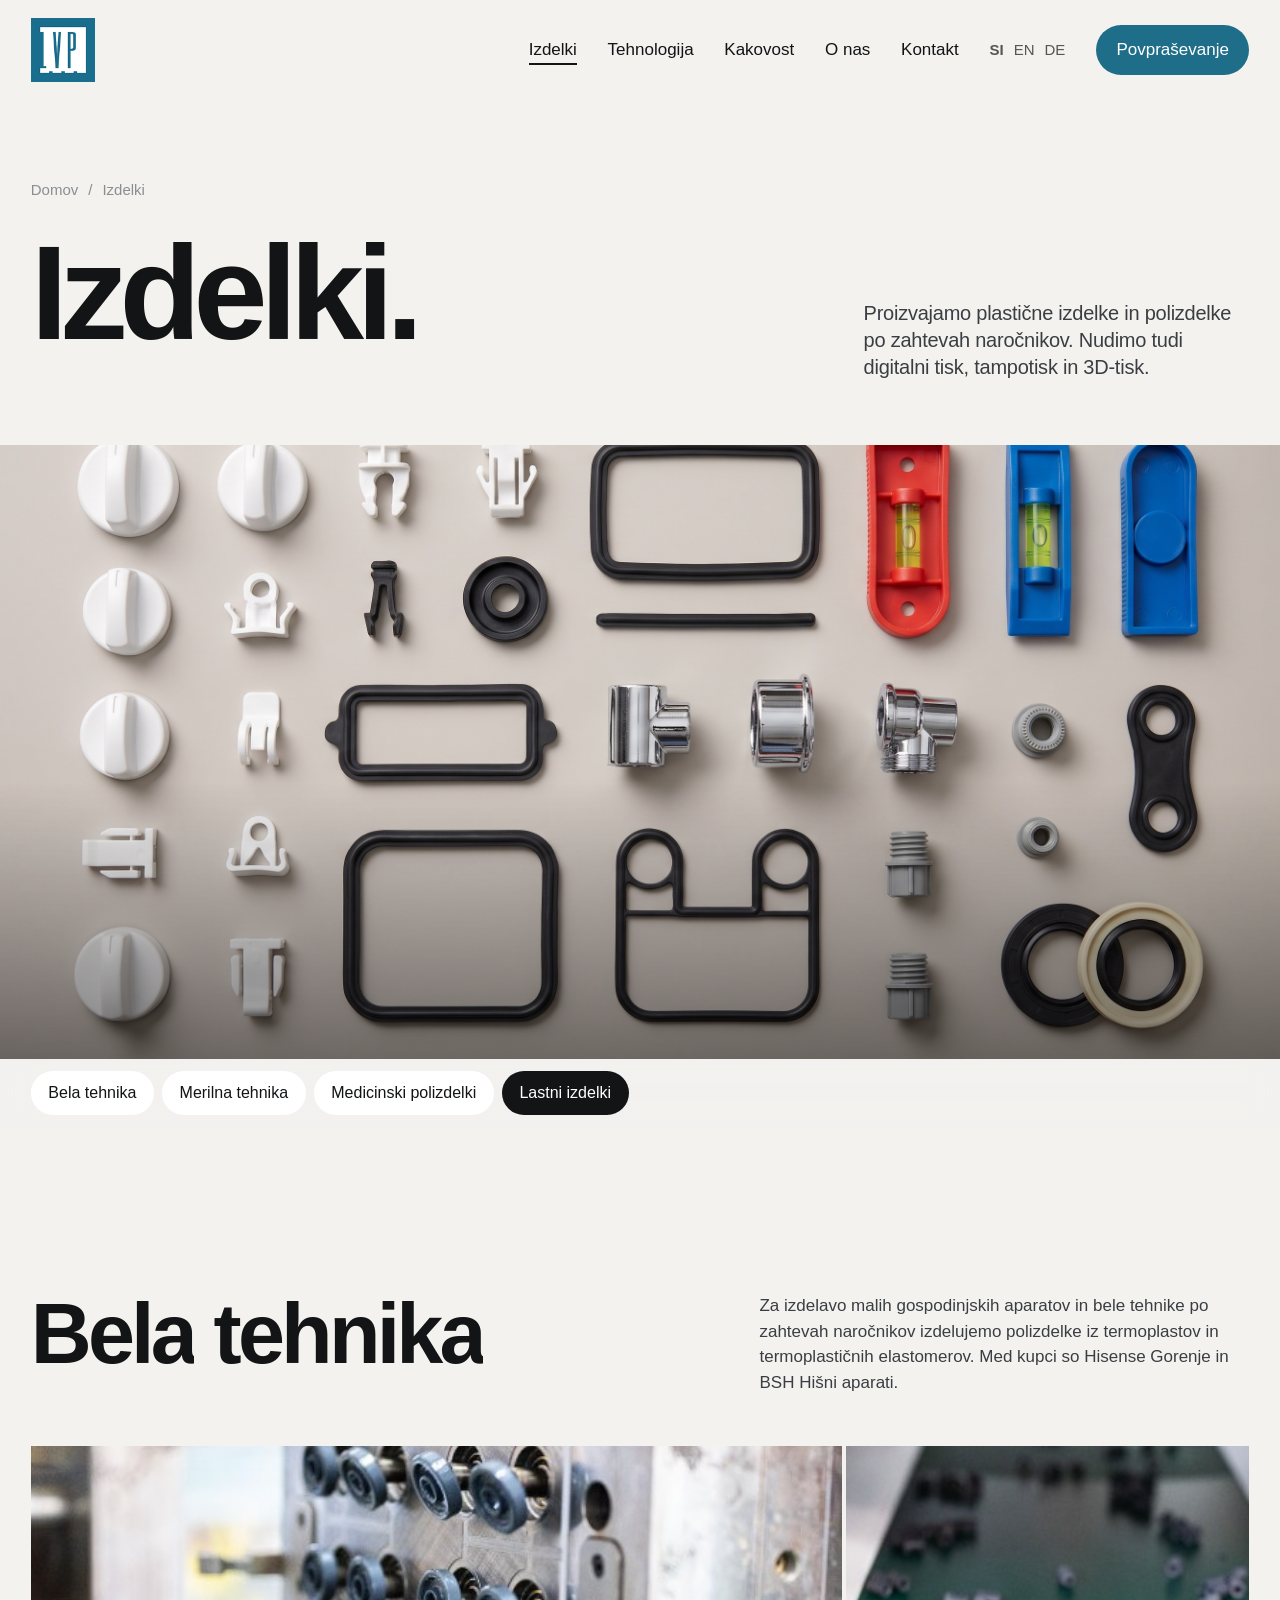
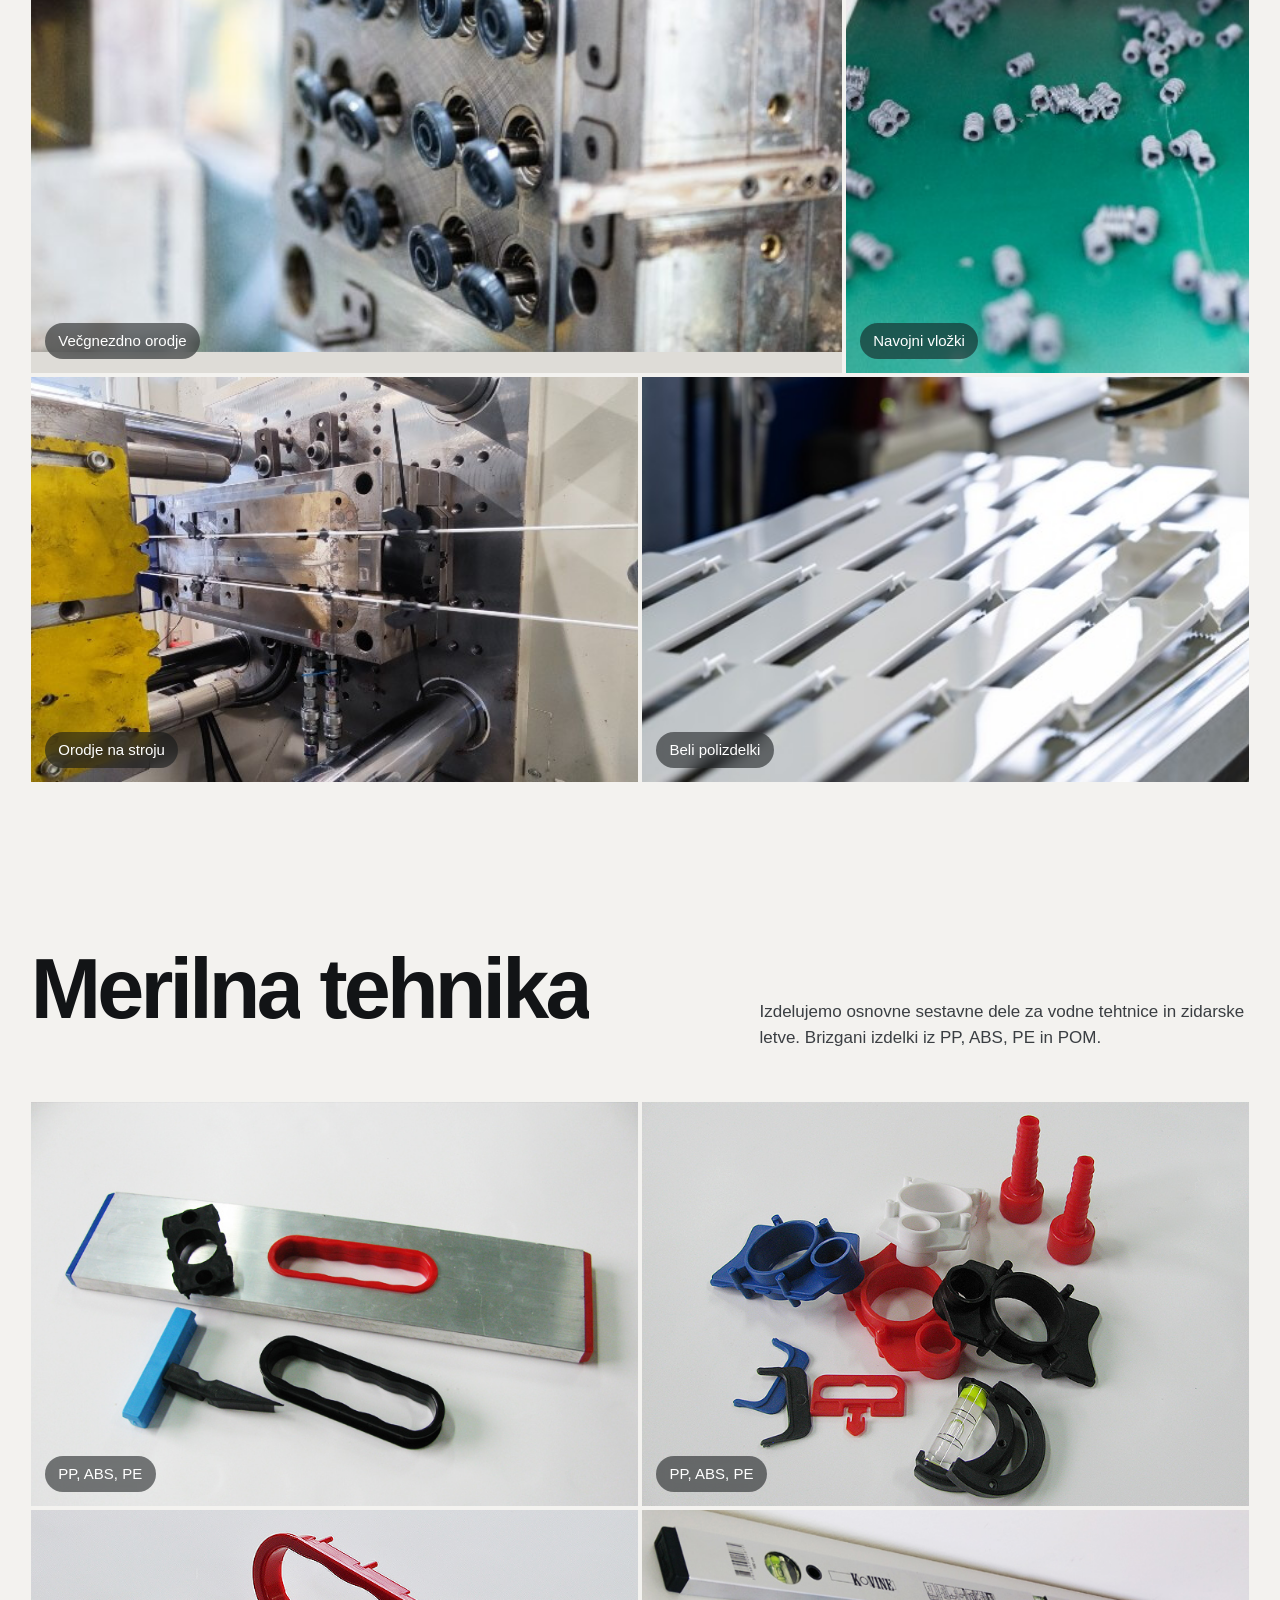
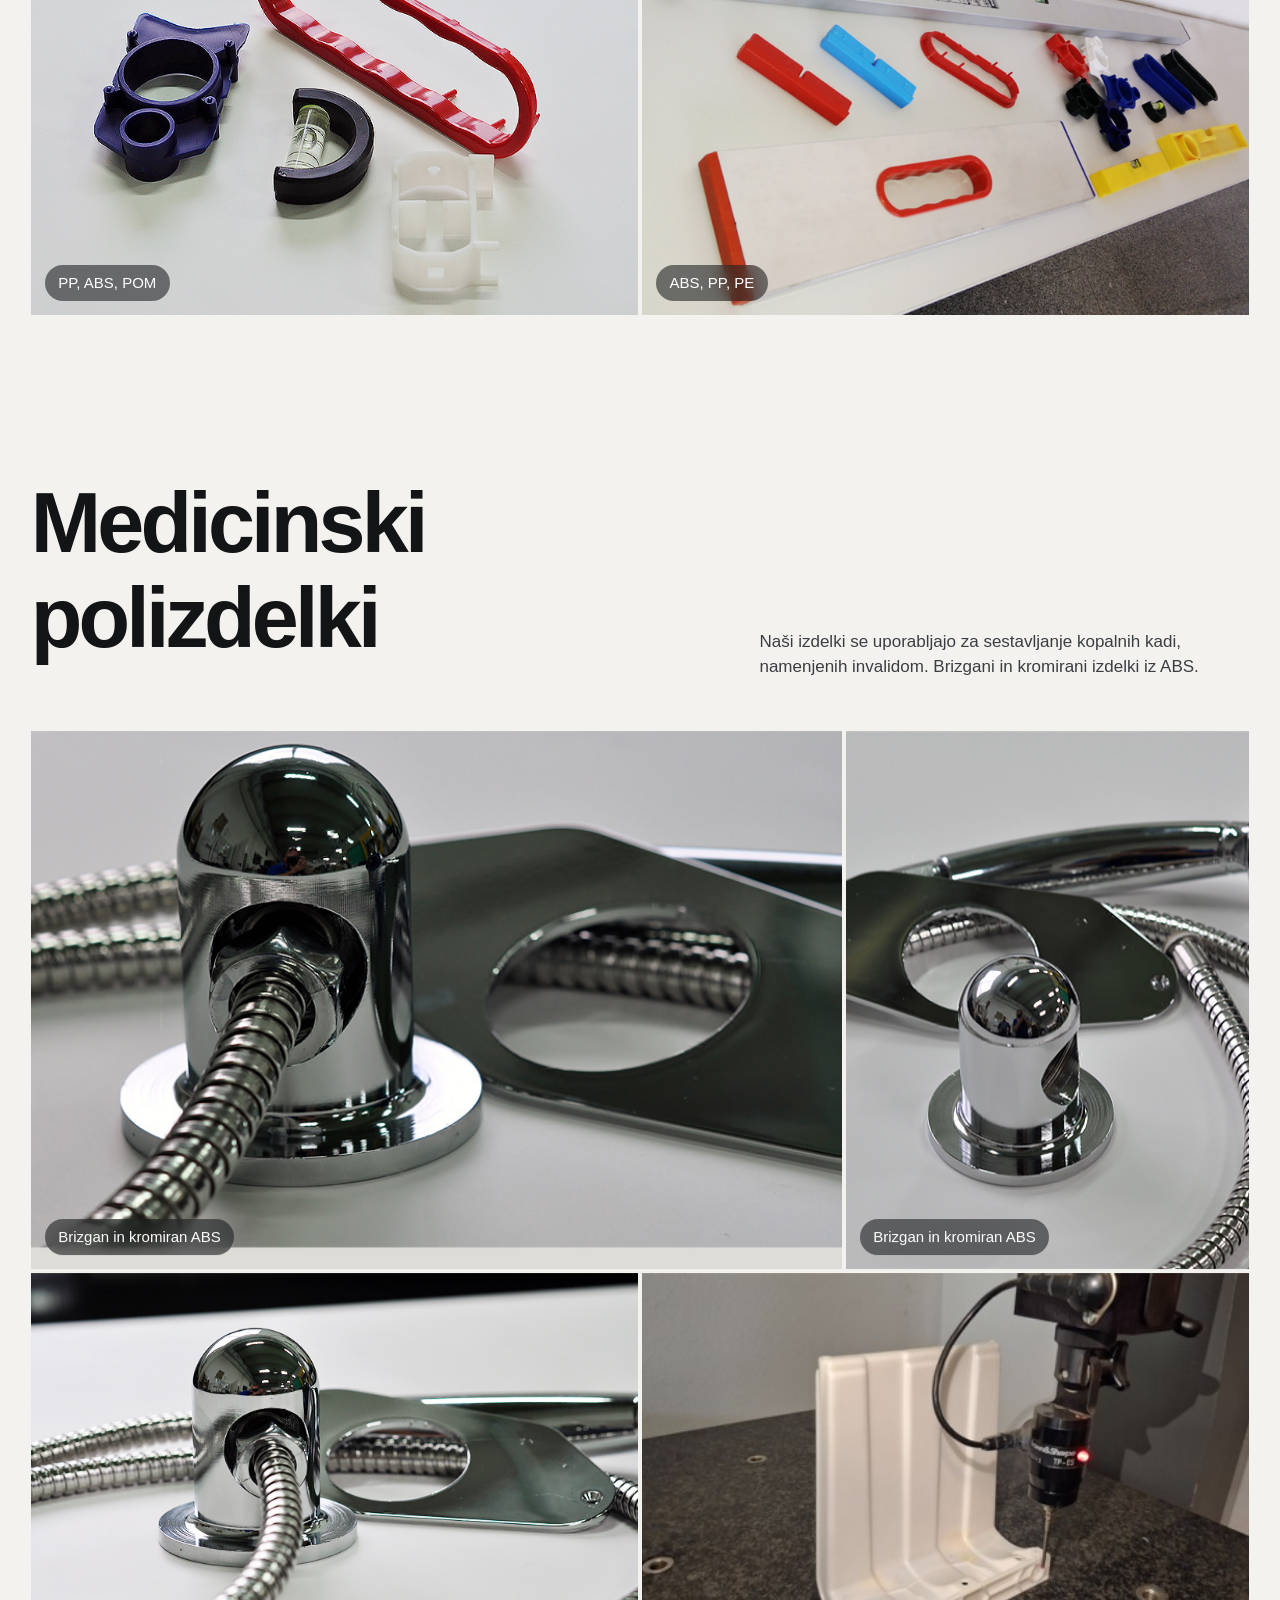
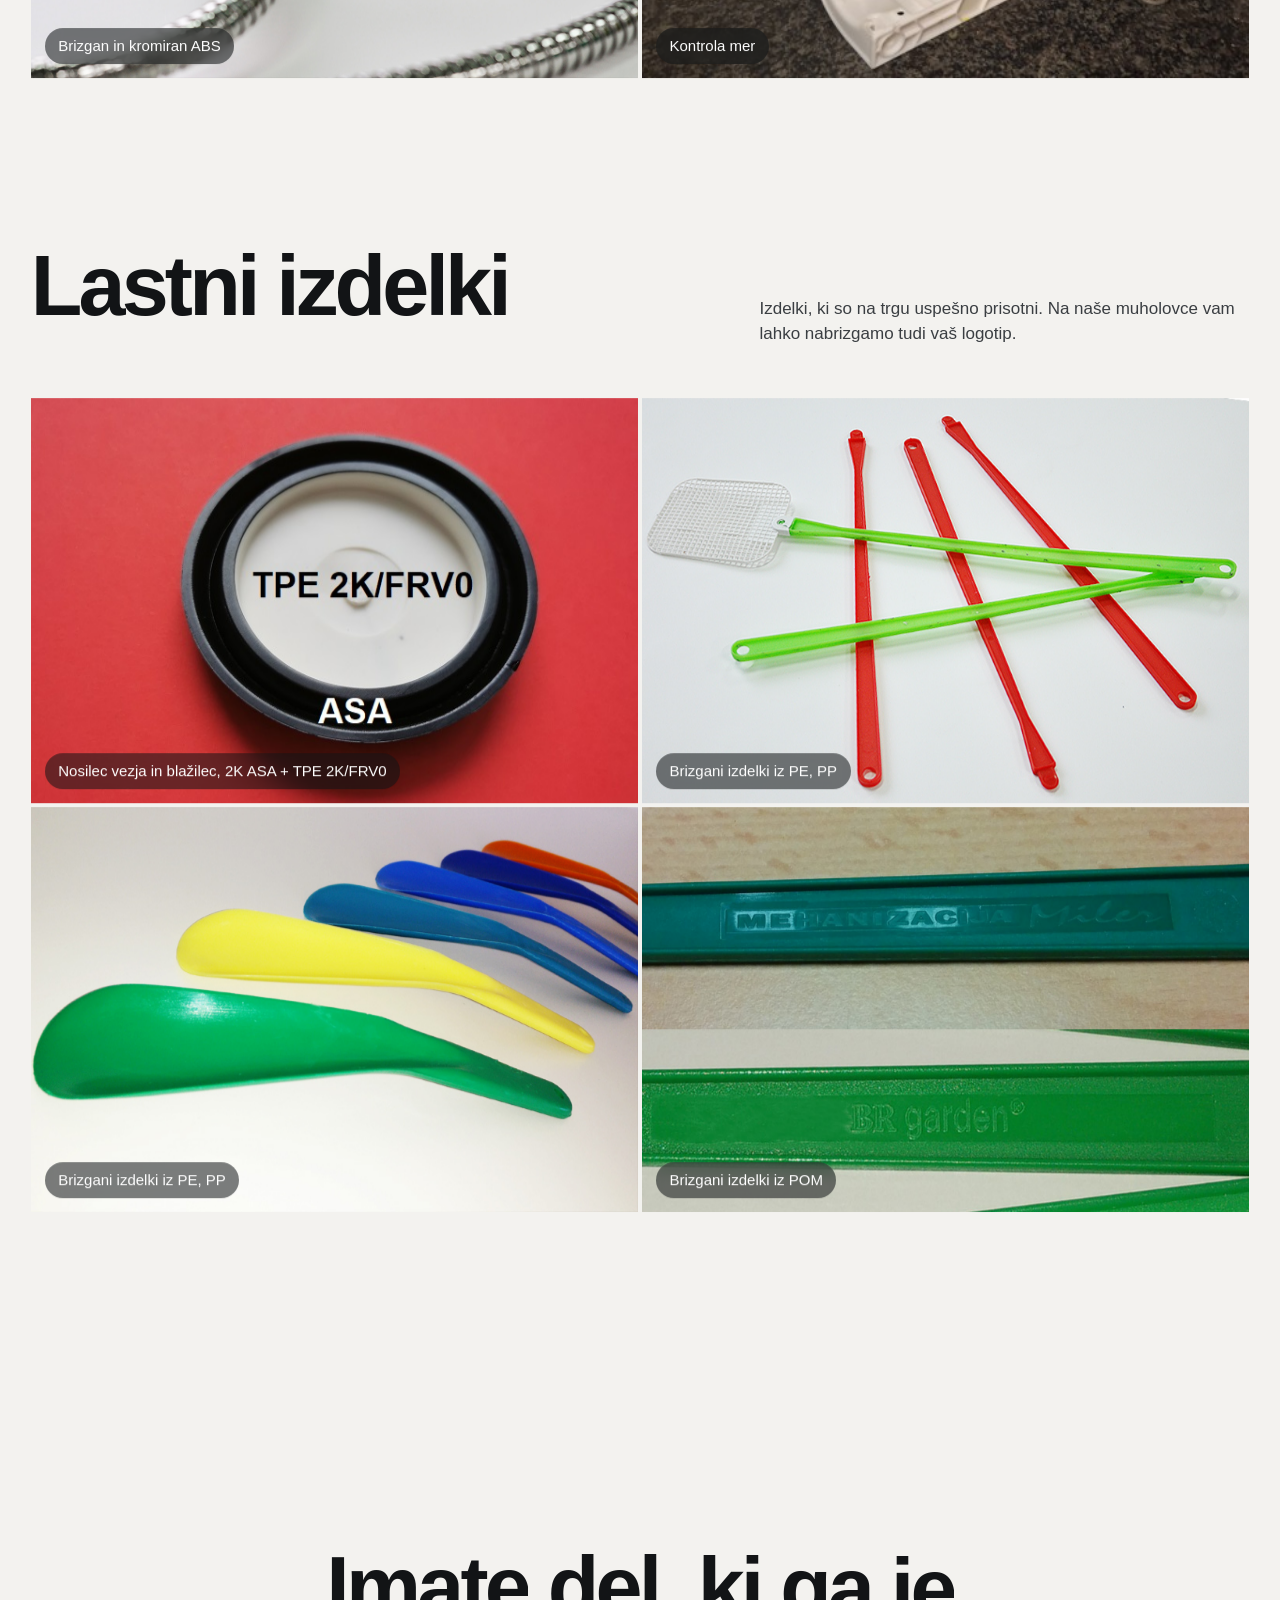
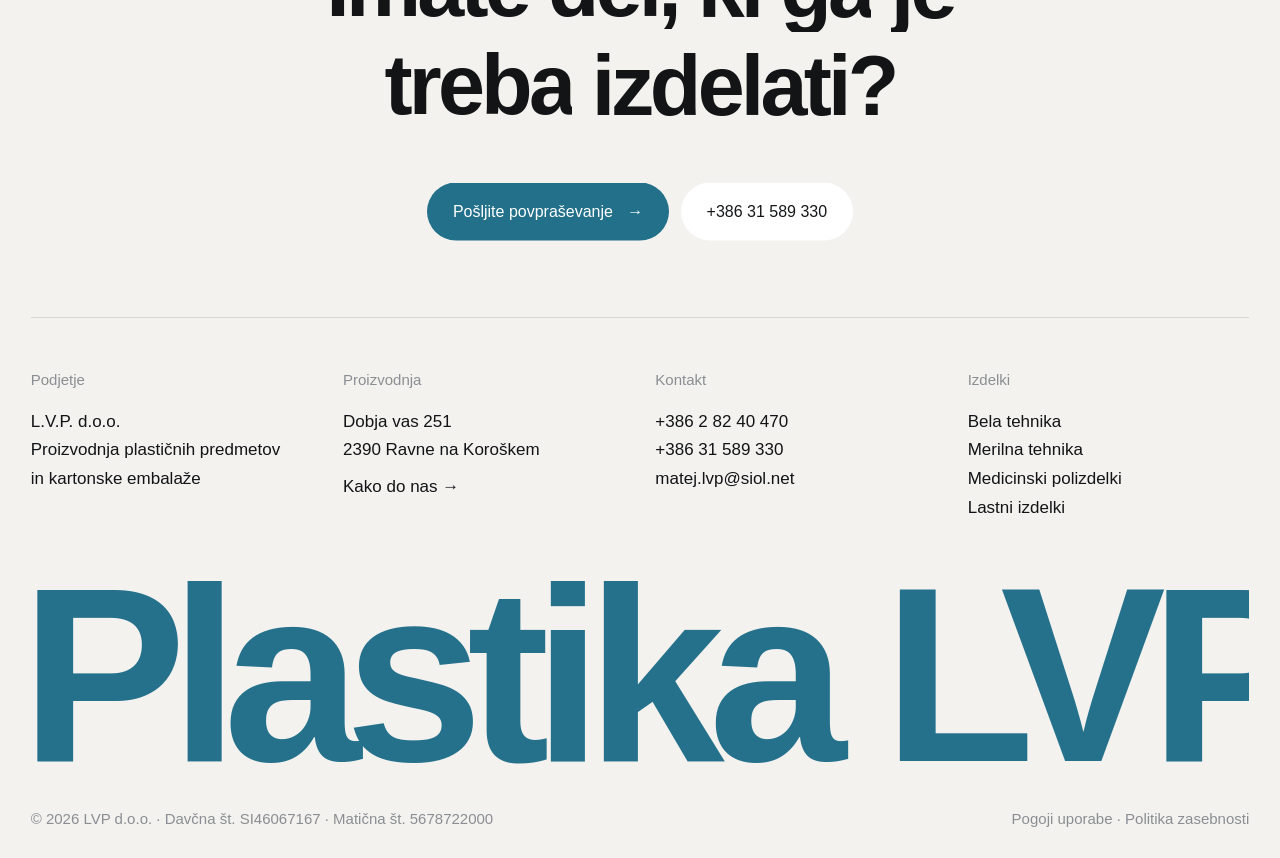
==== site/izdelki.html @ 323c25d8 "Plastika LVP website redesign Six-page static site (Domov, Izdelki, Tehnologija, Kakovost, O nas, Ko" ====
<!doctype html>
<html lang="sl">
<head>
<meta charset="utf-8">
<meta name="viewport" content="width=device-width,initial-scale=1">
<title>Izdelki · LVP d.o.o.</title>
<meta name="robots" content="noindex">
<link rel="icon" href="assets/img/logo.png">
<link rel="stylesheet" href="assets/css/style.css">
</head>
<body data-page="izdelki">

<section class="phero">
  <div class="crumbs"><a href="index.html">Domov</a><span>/</span><span>Izdelki</span></div>
  <div class="grid">
    <h1 class="d1" data-split>Izdelki.</h1>
    <p class="lead">Proizvajamo plastične izdelke in polizdelke po zahtevah naročnikov. Nudimo tudi digitalni tisk, tampotisk in 3D-tisk.</p>
  </div>
</section>

<section class="bleed" data-dark style="height:clamp(360px,48vw,900px)">
  <img src="assets/img/gen-knolling.jpg" alt="Brizgani plastični deli" data-par="8">
</section>

<nav class="cat-nav" aria-label="Kategorije">
  <a href="#bela-tehnika" class="on">Bela tehnika</a>
  <a href="#merilna-tehnika">Merilna tehnika</a>
  <a href="#medicina">Medicinski polizdelki</a>
  <a href="#lastni">Lastni izdelki</a>
</nav>

<section class="cat wrap" id="bela-tehnika">
  <div class="cat-head">
    <h2 class="d2" data-split>Bela tehnika</h2>
    <p class="rv">Za izdelavo malih gospodinjskih aparatov in bele tehnike po zahtevah naročnikov izdelujemo polizdelke iz termoplastov in termoplastičnih elastomerov. Med kupci so Hisense Gorenje in BSH Hišni aparati.</p>
  </div>
  <div class="gallery rv">
    <figure class="w"><img src="assets/img/izdelki-bela-tehnika-02.jpg" alt="Orodje z brizganimi kolesci" data-par="4"><figcaption>Večgnezdno orodje</figcaption></figure>
    <figure><img src="assets/img/izdelki-bela-tehnika-03.jpg" alt="Brizgani vložki na tekočem traku"><figcaption>Navojni vložki</figcaption></figure>
    <figure class="h"><img src="assets/img/izdelek-bela-tehnika-04.jpg" alt="Orodje v brizgalnem stroju"><figcaption>Orodje na stroju</figcaption></figure>
    <figure class="h"><img src="assets/img/lvp_540x310.jpg" alt="Beli brizgani deli na traku"><figcaption>Beli polizdelki</figcaption></figure>
  </div>
</section>

<section class="cat wrap" id="merilna-tehnika">
  <div class="cat-head">
    <h2 class="d2" data-split>Merilna tehnika</h2>
    <p class="rv">Izdelujemo osnovne sestavne dele za vodne tehtnice in zidarske letve. Brizgani izdelki iz PP, ABS, PE in POM.</p>
  </div>
  <div class="gallery rv">
    <figure class="h"><img src="assets/img/merilna-tehnika1.jpg" alt="Deli za zidarsko letev"><figcaption>PP, ABS, PE</figcaption></figure>
    <figure class="h"><img src="assets/img/merilna-tehnika2.jpg" alt="Deli za vodne tehtnice"><figcaption>PP, ABS, PE</figcaption></figure>
    <figure class="h"><img src="assets/img/merilna-tehnika3.jpg" alt="Deli za vodne tehtnice"><figcaption>PP, ABS, POM</figcaption></figure>
    <figure class="h"><img src="assets/img/merilna-tehnika4.jpg" alt="Deli za vodne tehtnice"><figcaption>ABS, PP, PE</figcaption></figure>
  </div>
</section>

<section class="cat wrap" id="medicina">
  <div class="cat-head">
    <h2 class="d2" data-split>Medicinski polizdelki</h2>
    <p class="rv">Naši izdelki se uporabljajo za sestavljanje kopalnih kadi, namenjenih invalidom. Brizgani in kromirani izdelki iz ABS.</p>
  </div>
  <div class="gallery rv">
    <figure class="w"><img src="assets/img/medicina1.jpg" alt="Kromiran ABS del s cevjo" data-par="4"><figcaption>Brizgan in kromiran ABS</figcaption></figure>
    <figure><img src="assets/img/medicina2.jpg" alt="Kromiran ABS del"><figcaption>Brizgan in kromiran ABS</figcaption></figure>
    <figure class="h"><img src="assets/img/medicina3.jpg" alt="Kromiran ABS del"><figcaption>Brizgan in kromiran ABS</figcaption></figure>
    <figure class="h"><img src="assets/img/fd0496db_540x310.jpg" alt="Merjenje dela na merilni napravi"><figcaption>Kontrola mer</figcaption></figure>
  </div>
</section>

<section class="cat wrap" id="lastni" style="padding-bottom:var(--sec)">
  <div class="cat-head">
    <h2 class="d2" data-split>Lastni izdelki</h2>
    <p class="rv">Izdelki, ki so na trgu uspešno prisotni. Na naše muholovce vam lahko nabrizgamo tudi vaš logotip.</p>
  </div>
  <div class="gallery rv">
    <figure class="h"><img src="assets/img/2k-izdelek.jpg" alt="Dvokomponentni izdelek ASA in TPE"><figcaption>Nosilec vezja in blažilec, 2K ASA + TPE 2K/FRV0</figcaption></figure>
    <figure class="h"><img src="assets/img/lastni-izdelki1.jpg" alt="Muholovci iz PE in PP"><figcaption>Brizgani izdelki iz PE, PP</figcaption></figure>
    <figure class="h"><img src="assets/img/lastni-izdelki3.jpg" alt="Brizgani izdelek"><figcaption>Brizgani izdelki iz PE, PP</figcaption></figure>
    <figure class="h"><img src="assets/img/lastni-izdelki4.jpg" alt="Brizgani izdelki iz POM"><figcaption>Brizgani izdelki iz POM</figcaption></figure>
  </div>
</section>

<div id="footer-slot"></div>
<script src="assets/js/layout.js"></script>
<script src="assets/js/gsap.min.js"></script>
<script src="assets/js/ScrollTrigger.min.js"></script>
<script src="assets/js/lenis.min.js"></script>
<script src="assets/js/main.js"></script>
</body>
</html>
---- site/assets/css/style.css ----
@font-face{font-family:"Maison";src:url(../fonts/MaisonNeue-Light.otf) format("opentype");font-weight:300;font-display:swap}
@font-face{font-family:"Maison";src:url(../fonts/MaisonNeue-Book.otf) format("opentype");font-weight:400;font-display:swap}
@font-face{font-family:"Maison";src:url(../fonts/MaisonNeue-Medium.otf) format("opentype");font-weight:500;font-display:swap}
@font-face{font-family:"Maison";src:url(../fonts/MaisonNeue-Demi.otf) format("opentype");font-weight:600;font-display:swap}
@font-face{font-family:"Maison";src:url(../fonts/MaisonNeue-Bold.otf) format("opentype");font-weight:700;font-display:swap}
@font-face{font-family:"MaisonMono";src:url(../fonts/MaisonNeueMono-Regular.otf) format("opentype");font-weight:400;font-display:swap}

:root{
  --bg:#f3f2ef;
  --paper:#ffffff;
  --ink:#121416;
  --ink-2:#3a3e42;
  --gray:#8a8e92;
  --line:rgba(18,20,22,.12);
  --teal:#1f6e89;
  --teal-deep:#14526a;
  --teal-soft:#dbe8ec;
  --g:clamp(16px,2.4vw,48px);
  --sec:clamp(96px,13vw,240px);
  --ease:cubic-bezier(.2,.7,.1,1);
}
*{box-sizing:border-box;margin:0;padding:0}
html{-webkit-text-size-adjust:100%}
html.lenis,html.lenis body{height:auto}
.lenis.lenis-smooth{scroll-behavior:auto!important}
body{font-family:"Maison",Helvetica Neue,Helvetica,Arial,sans-serif;font-weight:400;background:var(--bg);color:var(--ink);font-size:clamp(17px,1.05vw,21px);line-height:1.5;-webkit-font-smoothing:antialiased;overflow-x:hidden}
img,video{display:block;max-width:100%}
a{color:inherit;text-decoration:none}
button{font:inherit;color:inherit;background:none;border:0;cursor:pointer}
em,i{font-style:normal}
::selection{background:var(--teal);color:#fff}

/* type */
.d1,.d2,.d3,.d4{font-weight:600;letter-spacing:-.045em;line-height:.98;padding-bottom:.08em}
.d1{font-size:clamp(56px,10.4vw,240px);letter-spacing:-.055em;line-height:.92}
.d2{font-size:clamp(44px,6.6vw,150px)}
.d3{font-size:clamp(34px,4.2vw,92px);letter-spacing:-.04em;line-height:1.02}
.d4{font-size:clamp(26px,2.4vw,52px);letter-spacing:-.03em;line-height:1.08}
.lead{font-size:clamp(20px,1.55vw,30px);line-height:1.35;letter-spacing:-.012em;color:var(--ink-2)}
.muted{color:var(--gray)}
.teal{color:var(--teal)}
.mono{font-family:"MaisonMono",ui-monospace,monospace;font-size:.82em;letter-spacing:0}

.wrap{padding-left:var(--g);padding-right:var(--g)}
.sec{padding-top:var(--sec);padding-bottom:var(--sec)}
.grid{display:grid;grid-template-columns:repeat(12,1fr);column-gap:var(--g)}

/* buttons */
.btn{display:inline-flex;align-items:center;gap:.9em;padding:1.05em 1.6em;border-radius:999px;background:var(--ink);color:#fff;font-weight:500;font-size:clamp(16px,1vw,19px);transition:background .4s var(--ease),transform .4s var(--ease)}
.btn:hover{background:var(--teal)}
.btn .arr{display:inline-block;transition:transform .4s var(--ease)}
.btn:hover .arr{transform:translateX(4px)}
.btn.light{background:#fff;color:var(--ink)}
.btn.light:hover{background:var(--teal);color:#fff}
.btn.teal-b{background:var(--teal)}
.btn.teal-b:hover{background:var(--ink)}
.link{display:inline-flex;gap:.6em;align-items:center;font-weight:500;background:linear-gradient(currentColor,currentColor) 0 100%/0 2px no-repeat;padding-bottom:3px;transition:background-size .5s var(--ease)}
.link:hover{background-size:100% 2px}

/* loader */
.loader{position:fixed;inset:0;z-index:200;background:var(--teal);display:grid;place-items:center;pointer-events:none}
.loader img{width:clamp(110px,11vw,180px);height:auto}
html.loaded .loader{display:none}

/* header */
.hdr{position:fixed;top:0;left:0;right:0;z-index:100;display:flex;align-items:center;justify-content:space-between;padding:clamp(14px,1.4vw,24px) var(--g);transition:transform .6s var(--ease),background .4s,color .4s}
.hdr.on-dark{color:#fff}
.hdr.solid{background:rgba(243,242,239,.86);backdrop-filter:blur(18px);-webkit-backdrop-filter:blur(18px);color:var(--ink)}
.hdr.hide{transform:translateY(-110%)}
.hdr .logo img{width:clamp(64px,5vw,92px);height:auto;transition:width .5s var(--ease)}
.hdr.solid .logo img{width:clamp(54px,3.8vw,70px)}
.nav{display:flex;align-items:center;gap:clamp(20px,2.4vw,46px);font-size:clamp(17px,1.05vw,20px);font-weight:500}
.nav > a,.nav .has-mega > a{position:relative;padding:8px 0}
.nav > a::after,.nav .has-mega > a::after{content:"";position:absolute;left:0;right:0;bottom:2px;height:2px;background:currentColor;transform:scaleX(0);transform-origin:right;transition:transform .45s var(--ease)}
.nav > a:hover::after,.nav .has-mega:hover > a::after,.nav a.active::after{transform:scaleX(1);transform-origin:left}
.nav .cta{padding:.7em 1.2em;border-radius:999px;background:var(--teal);color:#fff}
.nav .cta::after{display:none}
.nav .cta:hover{background:var(--ink)}
.hdr.on-dark:not(.solid) .nav .cta{background:#fff;color:var(--ink)}
.lang{display:flex;gap:10px;font-size:15px;color:inherit;opacity:.7}
.lang b{font-weight:600;opacity:1}
.burger{display:none;width:48px;height:48px;border-radius:50%;background:var(--ink);color:#fff;position:relative}
.burger span{position:absolute;left:14px;right:14px;height:2px;background:currentColor;transition:transform .4s var(--ease)}
.burger span:first-child{top:19px}.burger span:last-child{top:27px}
.menu-open .burger span:first-child{transform:translateY(4px) rotate(45deg)}
.menu-open .burger span:last-child{transform:translateY(-4px) rotate(-45deg)}

/* mega */
.has-mega{position:static}
.mega{position:absolute;left:0;right:0;top:100%;background:var(--paper);color:var(--ink);padding:clamp(28px,2.6vw,48px) var(--g) clamp(36px,3vw,56px);display:grid;grid-template-columns:1.1fr repeat(4,1fr);gap:var(--g);opacity:0;visibility:hidden;transform:translateY(-8px);transition:opacity .35s var(--ease),transform .45s var(--ease),visibility .35s;box-shadow:0 30px 60px -30px rgba(0,0,0,.18)}
.has-mega:hover .mega,.has-mega:focus-within .mega{opacity:1;visibility:visible;transform:none}
.mega h3{font-size:clamp(28px,2.2vw,44px);font-weight:600;letter-spacing:-.035em;line-height:1.05;padding-bottom:.1em}
.mega p{color:var(--gray);margin-top:14px;font-weight:400;font-size:16px;max-width:30ch}
.mega .item{display:block}
.mega .item .ph{aspect-ratio:4/3;overflow:hidden;border-radius:6px;background:#e6e5e1}
.mega .item img{width:100%;height:100%;object-fit:cover;transition:transform .9s var(--ease)}
.mega .item:hover img{transform:scale(1.06)}
.mega .item b{display:block;margin-top:14px;font-weight:600;font-size:19px}
.mega .item span{display:block;color:var(--gray);font-weight:400;font-size:15px}

/* mobile menu */
.mnav{position:fixed;inset:0;z-index:90;background:var(--teal);color:#fff;padding:120px var(--g) 40px;display:flex;flex-direction:column;justify-content:space-between;clip-path:inset(0 0 100% 0);transition:clip-path .7s var(--ease)}
.menu-open .mnav{clip-path:inset(0 0 0 0)}
.mnav a{display:block;font-size:clamp(40px,11vw,72px);font-weight:600;letter-spacing:-.045em;line-height:1.08}
.mnav .sub{font-size:17px;opacity:.8;line-height:1.6}

/* hero */
.hero{position:relative;height:100svh;min-height:640px;color:#fff;overflow:hidden;background:#0d1214}
.hero-media{position:absolute;inset:0}
.hero-media video,.hero-media img{width:100%;height:100%;object-fit:cover}
.hero-media video,.hero-media img{filter:brightness(.82) contrast(1.05)}
.hero::after{content:"";position:absolute;inset:0;background:linear-gradient(180deg,rgba(6,14,18,.55) 0%,rgba(6,14,18,.08) 22%,rgba(6,14,18,.12) 48%,rgba(6,14,18,.82) 100%),linear-gradient(90deg,rgba(6,14,18,.45) 0%,rgba(6,14,18,0) 60%)}
.hero-in{position:absolute;left:0;right:0;bottom:0;z-index:2;padding:0 var(--g) clamp(28px,3.4vw,64px);display:grid;grid-template-columns:repeat(12,1fr);column-gap:var(--g);align-items:end}
.hero h1{grid-column:1/10}
.hero-side{grid-column:10/13;padding-bottom:1.2vw}
.hero-side p{font-size:clamp(17px,1.15vw,22px);line-height:1.45;color:rgba(255,255,255,.86);margin-bottom:26px;max-width:34ch}
.line{display:block;overflow:hidden;padding-bottom:.06em;margin-bottom:-.06em}
.line > span{display:inline-block}

/* statement */
.statement p{font-size:clamp(30px,3.6vw,78px);font-weight:500;letter-spacing:-.035em;line-height:1.1;max-width:22ch}
.statement .w{color:rgba(18,20,22,.16);transition:color .2s}
.statement-row{display:grid;grid-template-columns:repeat(12,1fr);column-gap:var(--g)}
.statement-row p{grid-column:1/12}
.statement-foot{display:flex;gap:var(--g);margin-top:clamp(40px,5vw,90px);align-items:center;flex-wrap:wrap}
.statement-foot .lead{max-width:42ch}

/* stats */
.stats{display:grid;grid-template-columns:repeat(3,1fr);border-top:1px solid var(--line)}
.stat{padding:clamp(28px,3vw,56px) clamp(0px,1vw,20px) clamp(28px,3vw,56px) 0;border-bottom:1px solid var(--line);min-height:clamp(220px,20vw,380px);display:flex;flex-direction:column;justify-content:space-between}
.stat:not(:nth-child(3n+1)){padding-left:clamp(20px,2vw,40px);border-left:1px solid var(--line)}
.stat .n{font-size:clamp(72px,8.6vw,190px);font-weight:300;letter-spacing:-.06em;line-height:.9;padding-bottom:.06em}
.stat .n sup{font-size:.35em;letter-spacing:-.02em;vertical-align:top;margin-left:.1em;font-weight:500;color:var(--teal)}
.stat p{color:var(--ink-2);max-width:26ch;margin-top:20px}
.sec-head{display:grid;grid-template-columns:repeat(12,1fr);column-gap:var(--g);align-items:end;margin-bottom:clamp(48px,6vw,110px)}
.sec-head h2{grid-column:1/8}
.sec-head .lead{grid-column:9/13}

/* products tiles */
.tiles{display:grid;grid-template-columns:repeat(4,1fr);gap:4px}
.tile{display:block;position:relative}
.tile .ph{aspect-ratio:3/4;overflow:hidden;background:#dedcd7}
.tile .ph img{width:100%;height:118%;object-fit:cover;transition:transform 1.2s var(--ease),filter .6s}
.tile:hover .ph img{transform:scale(1.05)}
.tile .cap{display:flex;justify-content:space-between;align-items:baseline;gap:12px;padding:18px clamp(4px,.6vw,12px) 0}
.tile .cap b{font-size:clamp(20px,1.5vw,30px);font-weight:600;letter-spacing:-.025em}
.tile .cap span{color:var(--gray);font-size:15px;white-space:nowrap}
.tile .ov{position:absolute;inset:auto 0 0 0;aspect-ratio:3/4;top:0;display:flex;align-items:flex-end;padding:clamp(16px,1.6vw,28px);color:#fff;opacity:0;transition:opacity .5s var(--ease);background:linear-gradient(0deg,rgba(10,30,38,.75),rgba(10,30,38,0) 60%);pointer-events:none}
.tile:hover .ov{opacity:1}
.tile .ov p{font-size:clamp(16px,1.05vw,19px);max-width:28ch;transform:translateY(10px);transition:transform .6s var(--ease)}
.tile:hover .ov p{transform:none}

/* full bleed */
.bleed{position:relative;height:clamp(420px,62vw,1200px);overflow:hidden}
.bleed img{position:absolute;inset:-10% 0;width:100%;height:120%;object-fit:cover}
.bleed .cap{position:absolute;left:var(--g);bottom:var(--g);right:var(--g);color:#fff;z-index:2;display:flex;justify-content:space-between;align-items:flex-end;gap:var(--g)}
.bleed::after{content:"";position:absolute;inset:0;background:linear-gradient(0deg,rgba(0,0,0,.45),rgba(0,0,0,0) 45%)}

/* process sticky */
.process{display:grid;grid-template-columns:repeat(12,1fr);column-gap:var(--g)}
.process .stick{grid-column:1/7;position:sticky;top:clamp(90px,8vw,130px);height:calc(100svh - clamp(130px,11vw,180px));border-radius:8px;overflow:hidden;background:#d9d7d2}
.process .stick > *{position:absolute;inset:0;width:100%;height:100%;object-fit:cover;opacity:0;transform:scale(1.06);transition:opacity .8s var(--ease),transform 1.4s var(--ease)}
.process .stick > .on{opacity:1;transform:none}
.process .steps{grid-column:8/13}
.step{min-height:72svh;display:flex;flex-direction:column;justify-content:center;opacity:.22;transition:opacity .6s var(--ease)}
.step.on{opacity:1}
.step h3{margin-bottom:22px}
.step p{color:var(--ink-2);max-width:40ch}
.step .facts{display:flex;flex-wrap:wrap;gap:8px;margin-top:26px}
.chip{display:inline-flex;padding:.5em 1em;border-radius:999px;background:var(--paper);font-size:15px;font-weight:500;color:var(--ink-2)}
.step-mob-img{display:none}

/* machines */
.machines-top{display:flex;justify-content:space-between;align-items:end;gap:var(--g);flex-wrap:wrap;margin-bottom:clamp(36px,4vw,70px)}
.filters{display:flex;gap:8px;flex-wrap:wrap}
.filters button{padding:.7em 1.2em;border-radius:999px;background:var(--paper);font-weight:500;font-size:16px;transition:background .3s,color .3s}
.filters button.on{background:var(--ink);color:#fff}
.mtable{width:100%;border-collapse:collapse;font-size:clamp(16px,1.1vw,21px)}
.mtable th{text-align:left;font-weight:500;color:var(--gray);font-size:15px;padding:0 0 16px;border-bottom:1px solid var(--ink)}
.mtable td{padding:clamp(16px,1.3vw,26px) 0;border-bottom:1px solid var(--line);vertical-align:top;transition:color .3s}
.mtable td:first-child{font-weight:600;letter-spacing:-.01em;width:46%}
.mtable td.r{color:var(--ink-2)}
.mtable tr{transition:opacity .4s}
.mtable tr.hidden{display:none}
.mtable tbody tr:hover td{color:var(--teal)}
.bar{display:block;height:6px;border-radius:6px;background:var(--teal-soft);margin-top:10px;width:100%;max-width:220px;overflow:hidden}
.bar i{display:block;height:100%;background:var(--teal);border-radius:6px;transform-origin:left;transform:scaleX(var(--v,0));transition:transform 1.2s var(--ease)}
.mtable td .sub{display:block;font-weight:400;color:var(--gray);font-size:.82em;margin-top:2px}
.ttl-count{font-weight:300}

/* quality */
.quality{background:var(--teal);color:#fff}
.quality .lead{color:rgba(255,255,255,.82)}
.qgrid{display:grid;grid-template-columns:repeat(12,1fr);column-gap:var(--g);row-gap:clamp(48px,5vw,90px)}
.qgrid h2{grid-column:1/8}
.qgrid .lead{grid-column:8/13;align-self:end}
.qpoints{grid-column:1/13;display:grid;grid-template-columns:repeat(4,1fr);gap:var(--g);border-top:1px solid rgba(255,255,255,.25);padding-top:clamp(28px,2.6vw,48px)}
.qpoints b{display:block;font-size:clamp(22px,1.7vw,34px);font-weight:600;letter-spacing:-.025em;line-height:1.1;margin-bottom:12px}
.qpoints p{color:rgba(255,255,255,.75);font-size:.95em}
.certs{grid-column:1/13;display:flex;gap:clamp(12px,1.6vw,32px);justify-content:center;padding-top:clamp(24px,3vw,60px)}
.certs figure{width:clamp(150px,19vw,360px);background:#fff;border-radius:6px;overflow:hidden;box-shadow:0 40px 80px -30px rgba(0,0,0,.45)}
.certs img{width:100%;aspect-ratio:1/1.41;object-fit:cover}

/* partners */
.partners{overflow:hidden;padding:clamp(56px,6vw,110px) 0;border-bottom:1px solid var(--line)}
.partners .t{display:flex;justify-content:space-between;align-items:baseline;gap:var(--g);margin-bottom:clamp(30px,3.4vw,60px)}
.marquee{display:flex;width:max-content;animation:mq 38s linear infinite}
.marquee:hover{animation-play-state:paused}
.marquee .set{display:flex;align-items:center;gap:clamp(60px,7vw,140px);padding-right:clamp(60px,7vw,140px)}
.plogo{height:55px;background:url(../img/slice.png) no-repeat;transform:scale(1.25);transform-origin:center;opacity:.75;filter:grayscale(1);transition:opacity .3s,filter .3s;flex:none}
.plogo:hover{opacity:1;filter:none}
.plogo.merila{background-position:0 0;width:121px}.plogo.gorenje{background-position:-172px 0;width:117px}.plogo.bsh{background-position:-329px 0;width:127px}.plogo.veplas{background-position:-490px 0;width:140px}.plogo.benda{background-position:-675px 0;width:129px}.plogo.slodel{background-position:-837px 0;width:95px}.plogo.eurel{background-position:-967px 0;width:121px}
@keyframes mq{to{transform:translateX(-50%)}}

/* timeline */
.tl{display:grid;grid-template-columns:repeat(5,minmax(0,1fr));gap:clamp(12px,1.4vw,28px)}
.tl .yr{font-size:clamp(46px,4.6vw,104px);font-weight:300;letter-spacing:-.06em;line-height:.95;padding-bottom:.08em;color:var(--teal)}
.tl .ph{aspect-ratio:4/5;overflow:hidden;border-radius:6px;margin:clamp(18px,1.6vw,30px) 0 18px;background:#dedcd7}
.tl .ph img{width:100%;height:100%;object-fit:cover}
.tl b{display:block;font-weight:600;font-size:clamp(19px,1.25vw,24px);letter-spacing:-.02em;margin-bottom:8px}
.tl p{color:var(--ink-2);font-size:.92em}

/* cta + footer */
.cta-sec{text-align:center;padding:var(--sec) var(--g) clamp(60px,6vw,120px)}
.cta-sec h2{max-width:16ch;margin:0 auto 40px}
.cta-sec .row{display:flex;gap:12px;justify-content:center;flex-wrap:wrap}
.ftr{padding:0 var(--g) 28px}
.fcols{display:grid;grid-template-columns:repeat(12,1fr);column-gap:var(--g);row-gap:40px;padding:clamp(40px,4vw,70px) 0;border-top:1px solid var(--line)}
.fcols > div{grid-column:span 3}
.fcols h4{font-weight:500;color:var(--gray);font-size:15px;margin-bottom:16px}
.fcols a,.fcols p{display:block;font-size:17px;line-height:1.7}
.fcols a:hover{color:var(--teal)}
.bigword{font-size:clamp(40px,19.4vw,560px);font-weight:600;letter-spacing:-.065em;line-height:.8;padding-bottom:.06em;white-space:nowrap;color:var(--teal);margin-left:-.04em;overflow:hidden}
.fbot{display:flex;justify-content:space-between;gap:20px;flex-wrap:wrap;font-size:15px;color:var(--gray);padding-top:20px}

/* page hero (subpages) */
.phero{padding:clamp(150px,14vw,260px) var(--g) clamp(48px,5vw,90px)}
.phero .grid{align-items:end}
.phero h1{grid-column:1/9}
.phero .lead{grid-column:9/13}
.crumbs{display:flex;gap:10px;color:var(--gray);font-size:15px;margin-bottom:clamp(24px,2.4vw,44px)}
.crumbs a:hover{color:var(--teal)}

/* split blocks */
.split{display:grid;grid-template-columns:repeat(12,1fr);column-gap:var(--g);row-gap:40px;align-items:center}
.split .ph{grid-column:1/7;border-radius:8px;overflow:hidden;aspect-ratio:4/3;background:#dedcd7}
.split .ph img{width:100%;height:115%;object-fit:cover}
.split .tx{grid-column:8/13}
.split.rev .ph{grid-column:7/13;grid-row:1}
.split.rev .tx{grid-column:1/6;grid-row:1}
.split .tx h2{margin-bottom:26px}
.split .tx p+p{margin-top:16px}
.split .tx p{color:var(--ink-2)}

/* product category page */
.cat{padding-top:var(--sec)}
.cat-head{display:grid;grid-template-columns:repeat(12,1fr);column-gap:var(--g);align-items:end;margin-bottom:clamp(36px,4vw,70px)}
.cat-head h2{grid-column:1/8}
.cat-head p{grid-column:8/13;color:var(--ink-2)}
.gallery{display:grid;grid-template-columns:repeat(12,1fr);gap:4px}
.gallery figure{position:relative;overflow:hidden;background:#dedcd7;grid-column:span 4}
.gallery figure.w{grid-column:span 8}
.gallery figure.h{grid-column:span 6}
.gallery img{width:100%;height:100%;object-fit:cover;aspect-ratio:3/2;transition:transform 1.2s var(--ease)}
.gallery figure.w img{aspect-ratio:auto;height:100%}
.gallery figure:hover img{transform:scale(1.04)}
.gallery figcaption{position:absolute;left:14px;bottom:14px;right:14px;color:#fff;font-weight:500;font-size:15px;padding:.45em .9em;background:rgba(18,20,22,.55);backdrop-filter:blur(8px);border-radius:999px;width:max-content;max-width:calc(100% - 28px)}
.cat-nav{position:sticky;top:clamp(78px,6.4vw,110px);z-index:20;display:flex;gap:8px;padding:12px var(--g);background:rgba(243,242,239,.86);backdrop-filter:blur(14px);overflow-x:auto}
.cat-nav a{padding:.6em 1.1em;border-radius:999px;background:var(--paper);font-weight:500;font-size:16px;white-space:nowrap;transition:background .3s,color .3s}
.cat-nav a.on,.cat-nav a:hover{background:var(--ink);color:#fff}

/* contact */
.people{display:grid;grid-template-columns:repeat(4,1fr);border-top:1px solid var(--line)}
.person{padding:clamp(24px,2.4vw,44px) clamp(14px,1.6vw,30px) clamp(24px,2.4vw,44px) 0;border-bottom:1px solid var(--line)}
.person:not(:first-child){padding-left:clamp(14px,1.6vw,30px);border-left:1px solid var(--line)}
.person span{color:var(--gray);font-size:15px}
.person b{display:block;font-size:clamp(22px,1.6vw,32px);font-weight:600;letter-spacing:-.025em;margin:8px 0 20px;line-height:1.1}
.person a{display:block;font-weight:500}
.person a:hover{color:var(--teal)}
.form{display:grid;grid-template-columns:1fr 1fr;gap:clamp(16px,1.6vw,28px)}
.form .full{grid-column:1/3}
.field label{display:block;font-size:15px;color:var(--gray);margin-bottom:8px}
.field input,.field textarea,.field select{width:100%;font:inherit;font-size:clamp(18px,1.2vw,22px);padding:16px 0;border:0;border-bottom:2px solid var(--line);background:transparent;color:var(--ink);outline:none;transition:border-color .3s;border-radius:0}
.field textarea{min-height:140px;resize:vertical}
.field input:focus,.field textarea:focus{border-color:var(--teal)}
.field.err input,.field.err textarea{border-color:#c0392b}
.form .ok{grid-column:1/3;padding:28px;border-radius:8px;background:var(--teal);color:#fff;display:none;font-size:20px}
.form.sent .ok{display:block}
.form.sent .field,.form.sent .send{display:none}
.map{width:100%;height:clamp(380px,40vw,720px);border:0;filter:grayscale(1) contrast(1.05);display:block}
.facts{display:grid;grid-template-columns:repeat(2,1fr);gap:0}
.facts > div{padding:20px 0;border-bottom:1px solid var(--line)}
.facts span{display:block;color:var(--gray);font-size:15px}
.facts b{font-weight:600;font-size:clamp(18px,1.25vw,24px)}

.proj{display:grid;grid-template-columns:repeat(2,1fr);gap:4px}
.proj article{background:var(--paper);padding:clamp(28px,3vw,60px);border-radius:8px}
.proj h3{margin-bottom:20px}
.proj p{color:var(--ink-2)}
.proj p+p{margin-top:14px}
.proj .money{display:flex;gap:var(--g);margin-top:28px;flex-wrap:wrap}
.proj .money b{display:block;font-size:clamp(26px,2.2vw,42px);font-weight:400;letter-spacing:-.04em;color:var(--teal)}
.proj .money span{font-size:15px;color:var(--gray)}

.toast{position:fixed;left:50%;bottom:28px;transform:translate(-50%,140%);background:var(--ink);color:#fff;padding:14px 22px;border-radius:999px;z-index:300;transition:transform .5s var(--ease),opacity .4s;font-size:16px;opacity:0;pointer-events:none}
.toast.on{transform:translate(-50%,0);opacity:1}

/* reveal helpers */
.rv{opacity:0;transform:translateY(40px)}
.no-js .rv,.reduced .rv{opacity:1;transform:none}

/* responsive */
@media (max-width:1100px){
  .nav .hide-md{display:none}
  .mega{grid-template-columns:repeat(4,1fr)}
  .mega > div:first-child{display:none}
}
@media (max-width:900px){
  .nav{display:none}
  .burger{display:block}
  .hero h1{grid-column:1/13}
  .hero-side{grid-column:1/13;padding-top:24px}
  .sec-head h2,.sec-head .lead{grid-column:1/13}
  .sec-head .lead{margin-top:24px}
  .stats{grid-template-columns:1fr 1fr}
  .stat:not(:nth-child(3n+1)){padding-left:0;border-left:0}
  .stat:nth-child(even){padding-left:20px;border-left:1px solid var(--line)}
  .tiles{grid-template-columns:1fr 1fr}
  .process .stick{display:none}
  .process .steps{grid-column:1/13}
  .step{min-height:auto;opacity:1;padding:36px 0;border-top:1px solid var(--line)}
  .step-mob-img{display:block;border-radius:8px;overflow:hidden;margin-bottom:24px;aspect-ratio:4/3}
  .step-mob-img img{width:100%;height:100%;object-fit:cover}
  .mtable th:nth-child(3),.mtable td:nth-child(3){display:none}
  .mtable td:first-child{width:60%}
  .qgrid h2,.qgrid .lead{grid-column:1/13}
  .qpoints{grid-template-columns:1fr 1fr;row-gap:36px}
  .certs{overflow-x:auto;justify-content:flex-start}
  .certs figure{flex:none;width:58vw}
  .tl{grid-template-columns:1fr 1fr;row-gap:48px}
  .fcols > div{grid-column:span 6}
  .phero h1,.phero .lead{grid-column:1/13}
  .phero .lead{margin-top:24px}
  .split .ph,.split.rev .ph,.split .tx,.split.rev .tx{grid-column:1/13;grid-row:auto}
  .cat-head h2,.cat-head p{grid-column:1/13}
  .cat-head p{margin-top:20px}
  .gallery figure,.gallery figure.w,.gallery figure.h{grid-column:span 12}
  .gallery figure.w img{aspect-ratio:3/2}
  .people{grid-template-columns:1fr 1fr}
  .person:not(:first-child){padding-left:0;border-left:0}
  .person:nth-child(even){padding-left:16px;border-left:1px solid var(--line)}
  .form{grid-template-columns:1fr}
  .form .full,.form .ok{grid-column:1}
  .proj{grid-template-columns:1fr}
  .facts{grid-template-columns:1fr}
  .statement-row p{grid-column:1/13}
}
@media (max-width:560px){
  .stats{grid-template-columns:1fr}
  .stat:nth-child(even){padding-left:0;border-left:0}
  .tiles{grid-template-columns:1fr}
  .tile .ph{aspect-ratio:4/3}
  .tile .ov{aspect-ratio:4/3}
  .tl{grid-template-columns:1fr}
  .people{grid-template-columns:1fr}
  .person:nth-child(even){padding-left:0;border-left:0}
  .qpoints{grid-template-columns:1fr}
  .fcols > div{grid-column:span 12}
}
@media (prefers-reduced-motion:reduce){
  .marquee{animation:none}
  *{transition-duration:.01ms!important}
}
.split .c-l4{grid-column:1/5}.split .c-r7{grid-column:6/13}
.split .c-l5{grid-column:1/6}.split .c-r6{grid-column:7/13;grid-row:1}
@media (max-width:900px){.split .c-l4,.split .c-r7,.split .c-l5,.split .c-r6{grid-column:1/13;grid-row:auto}}
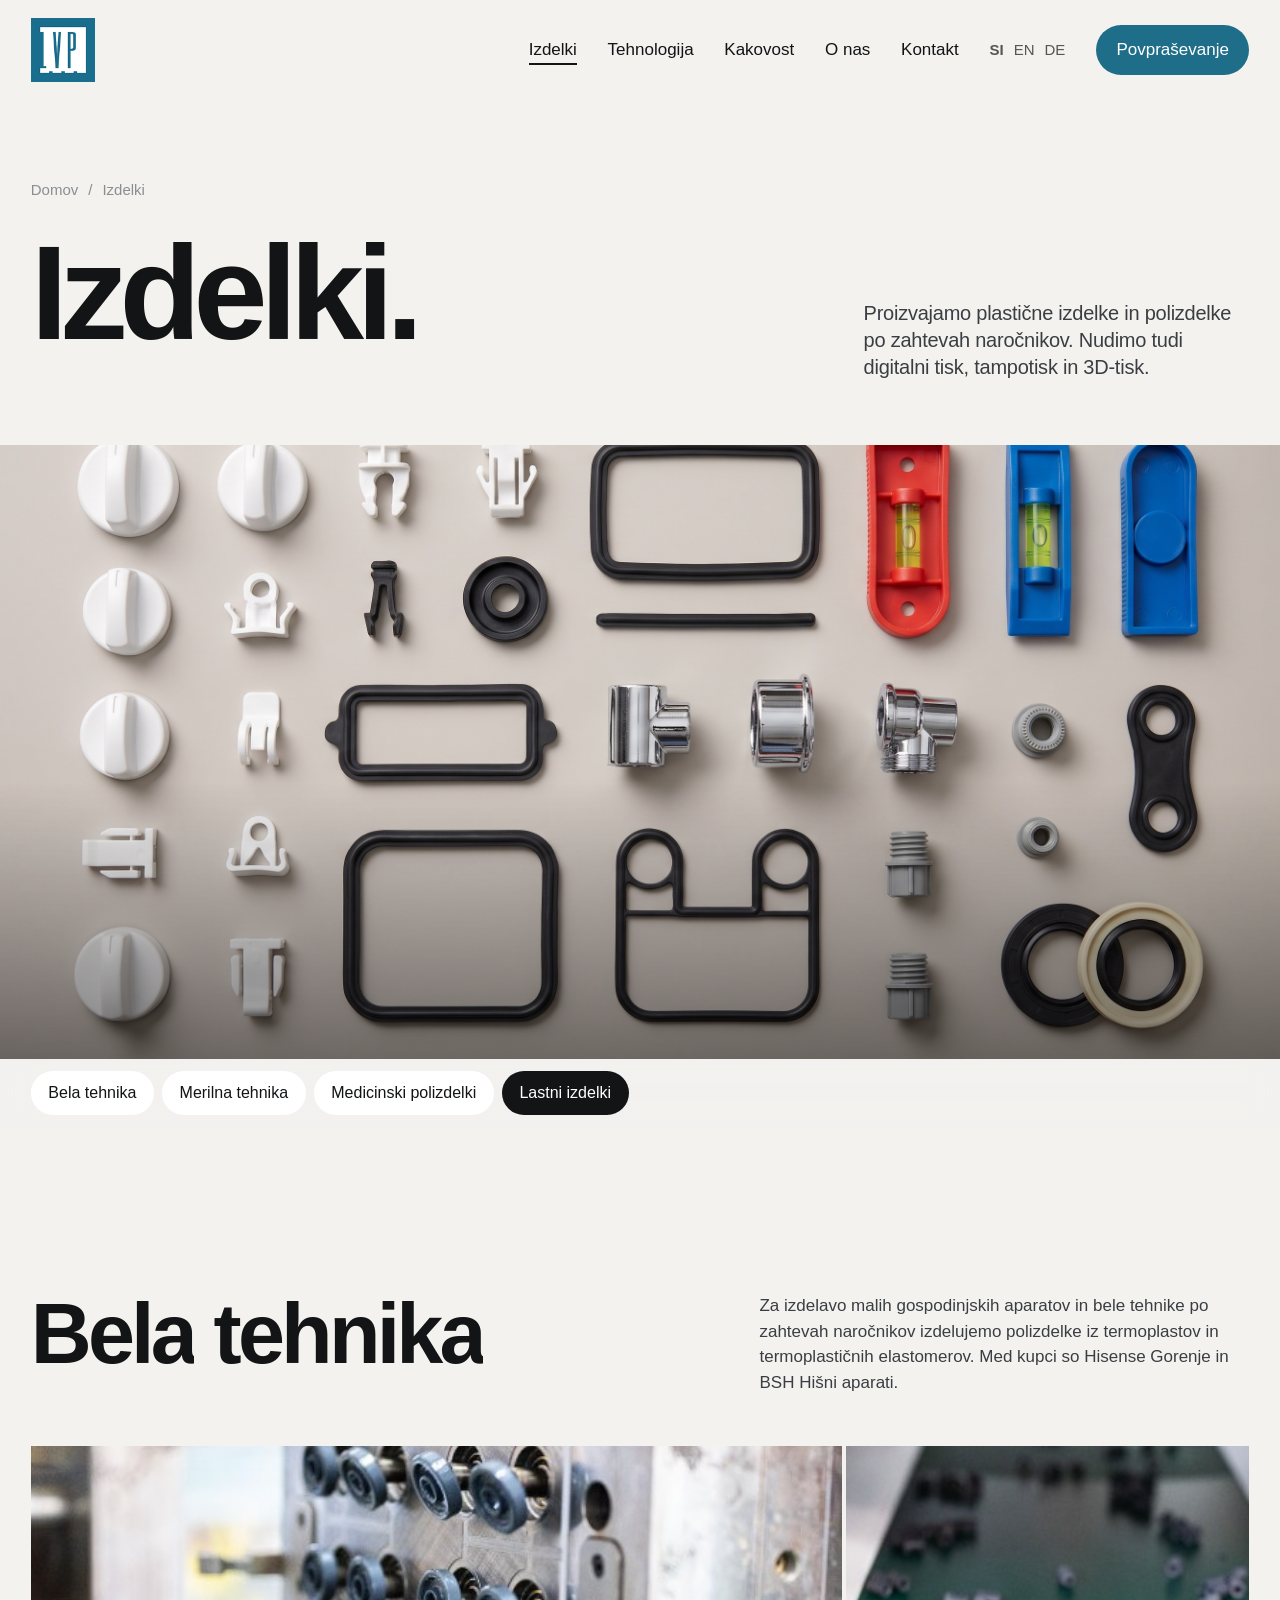
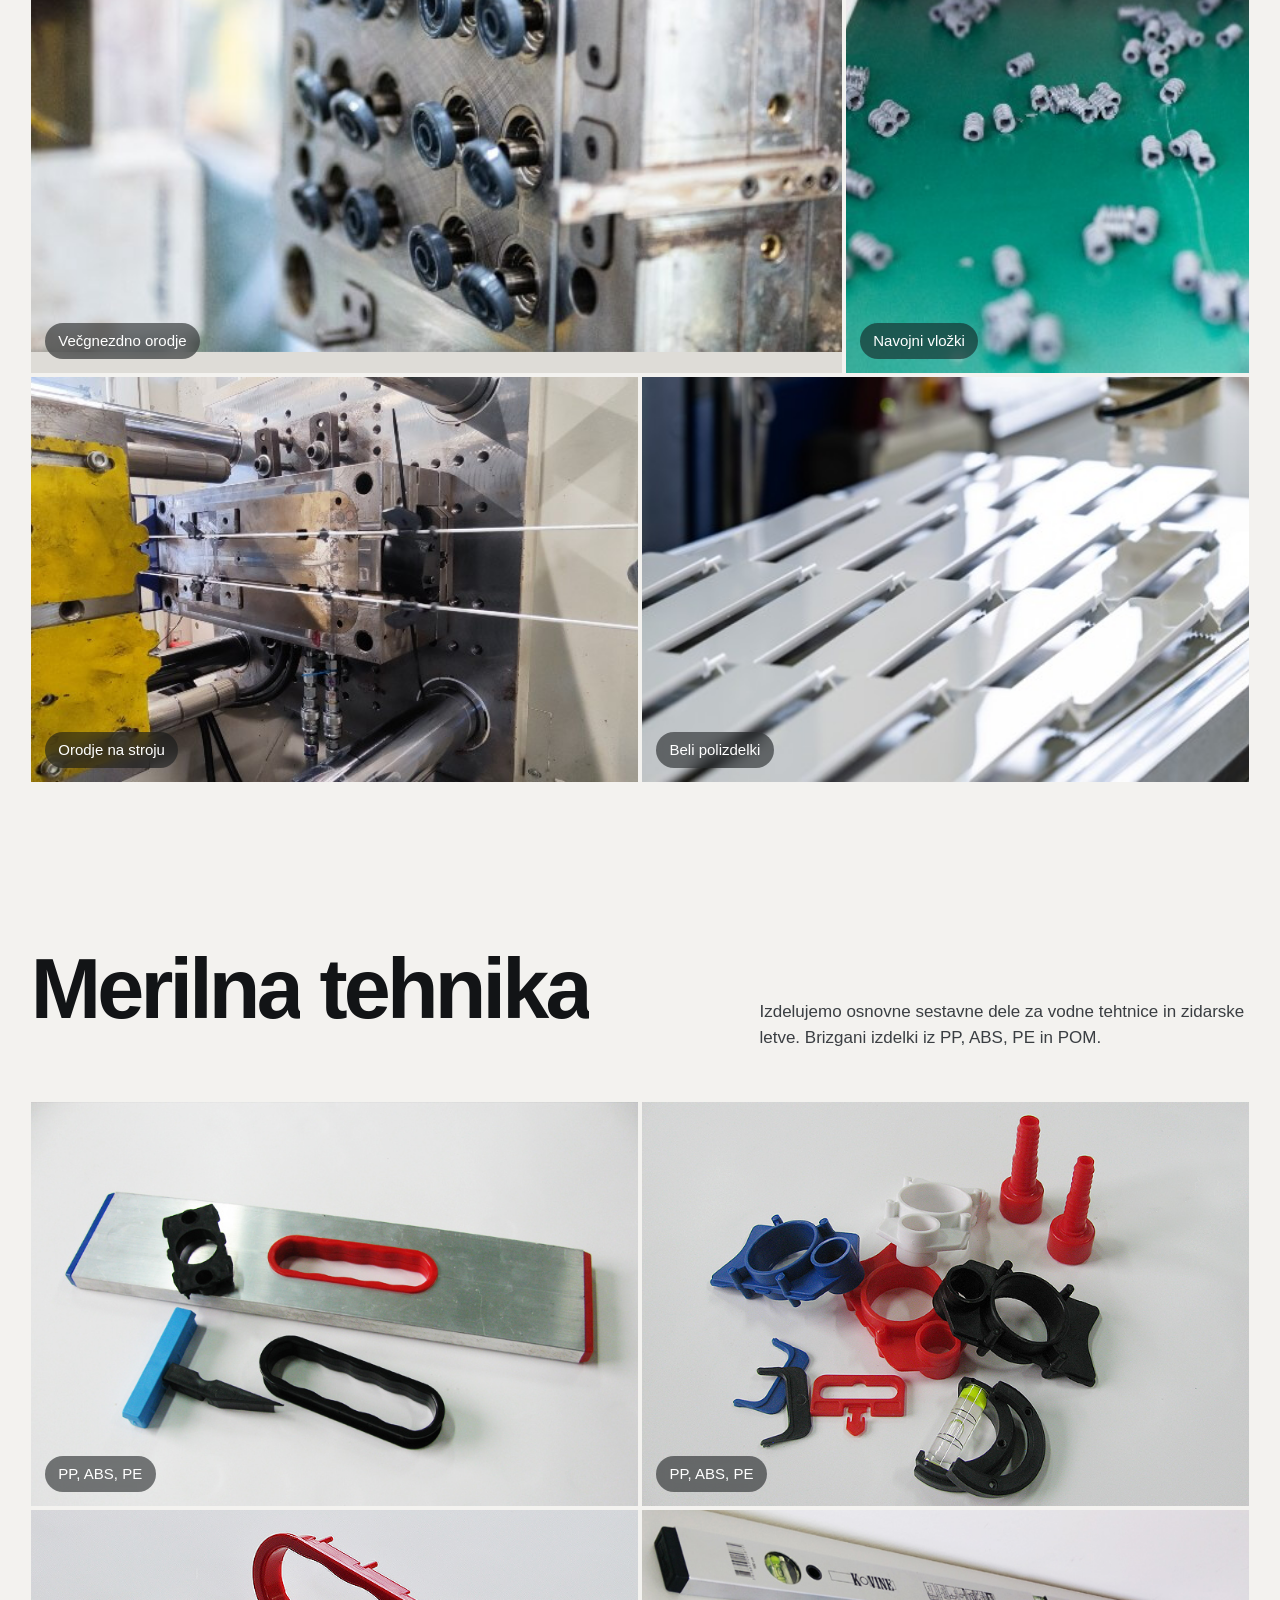
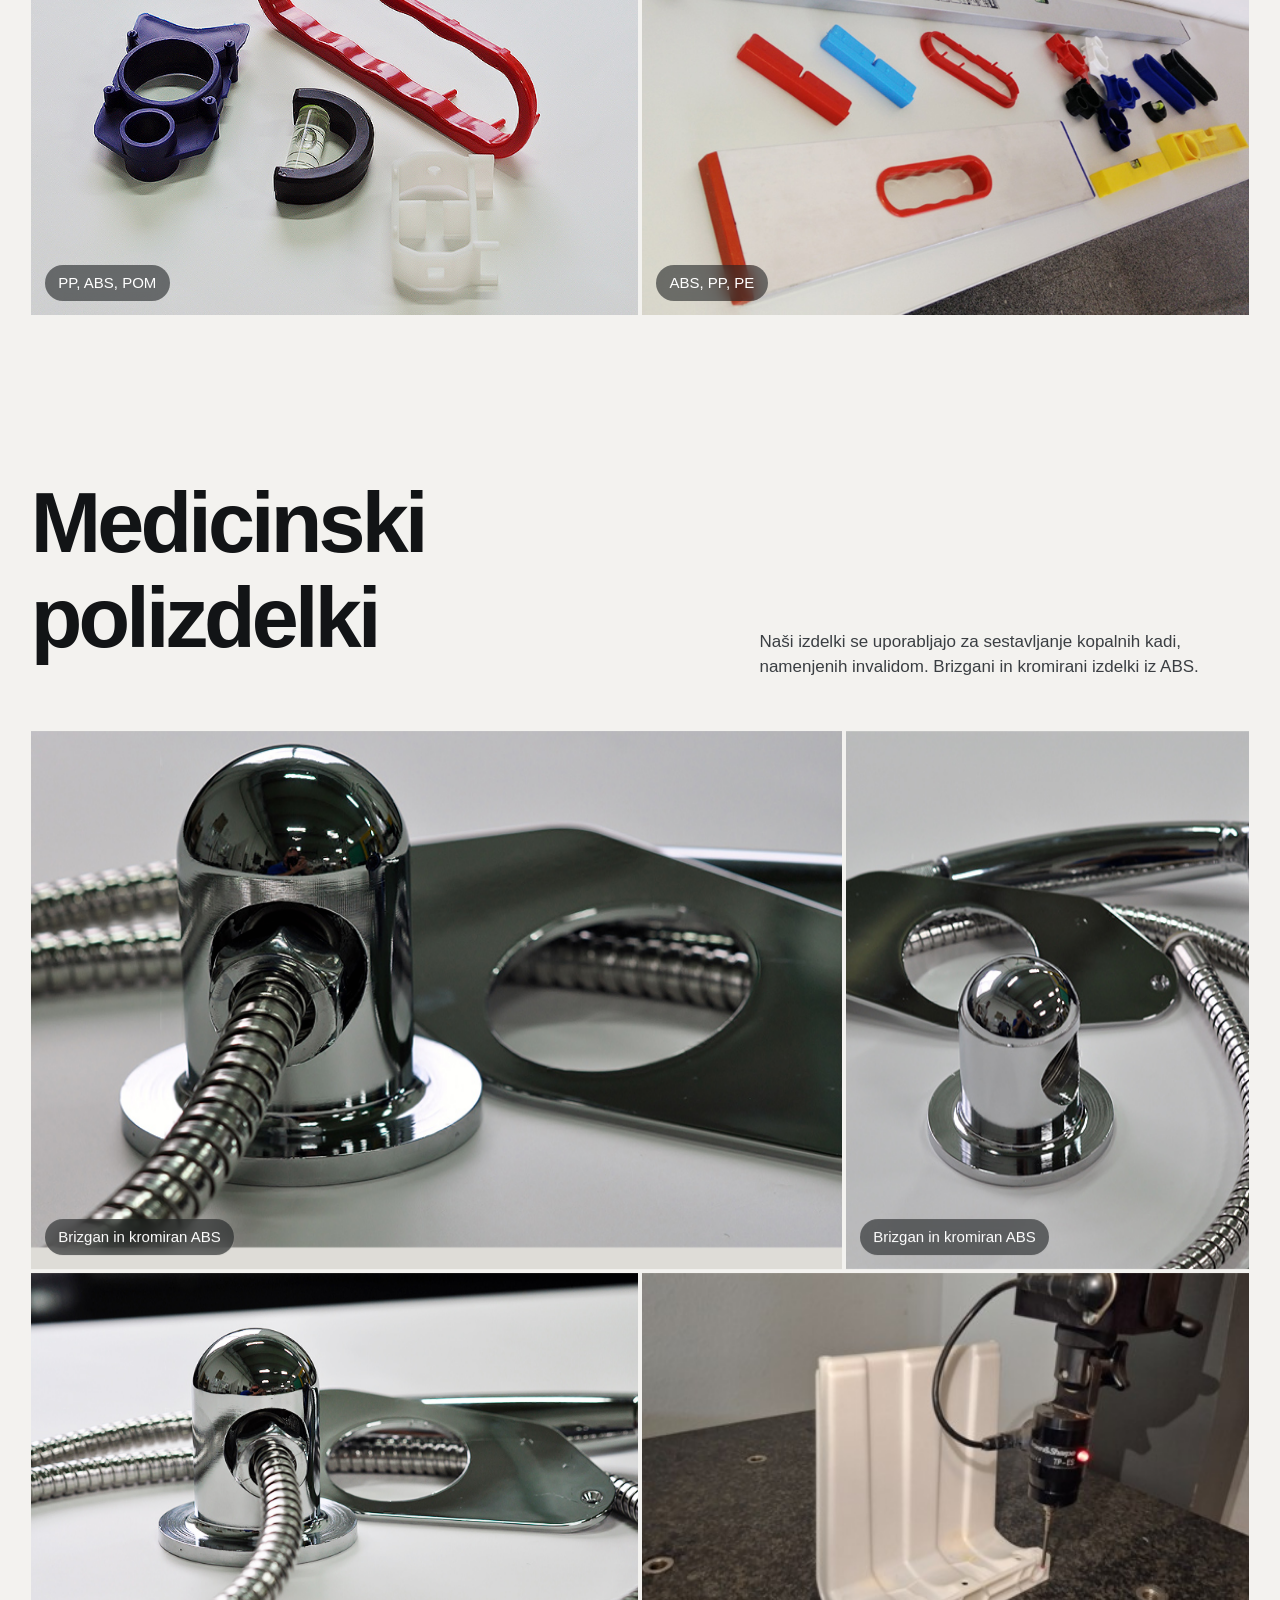
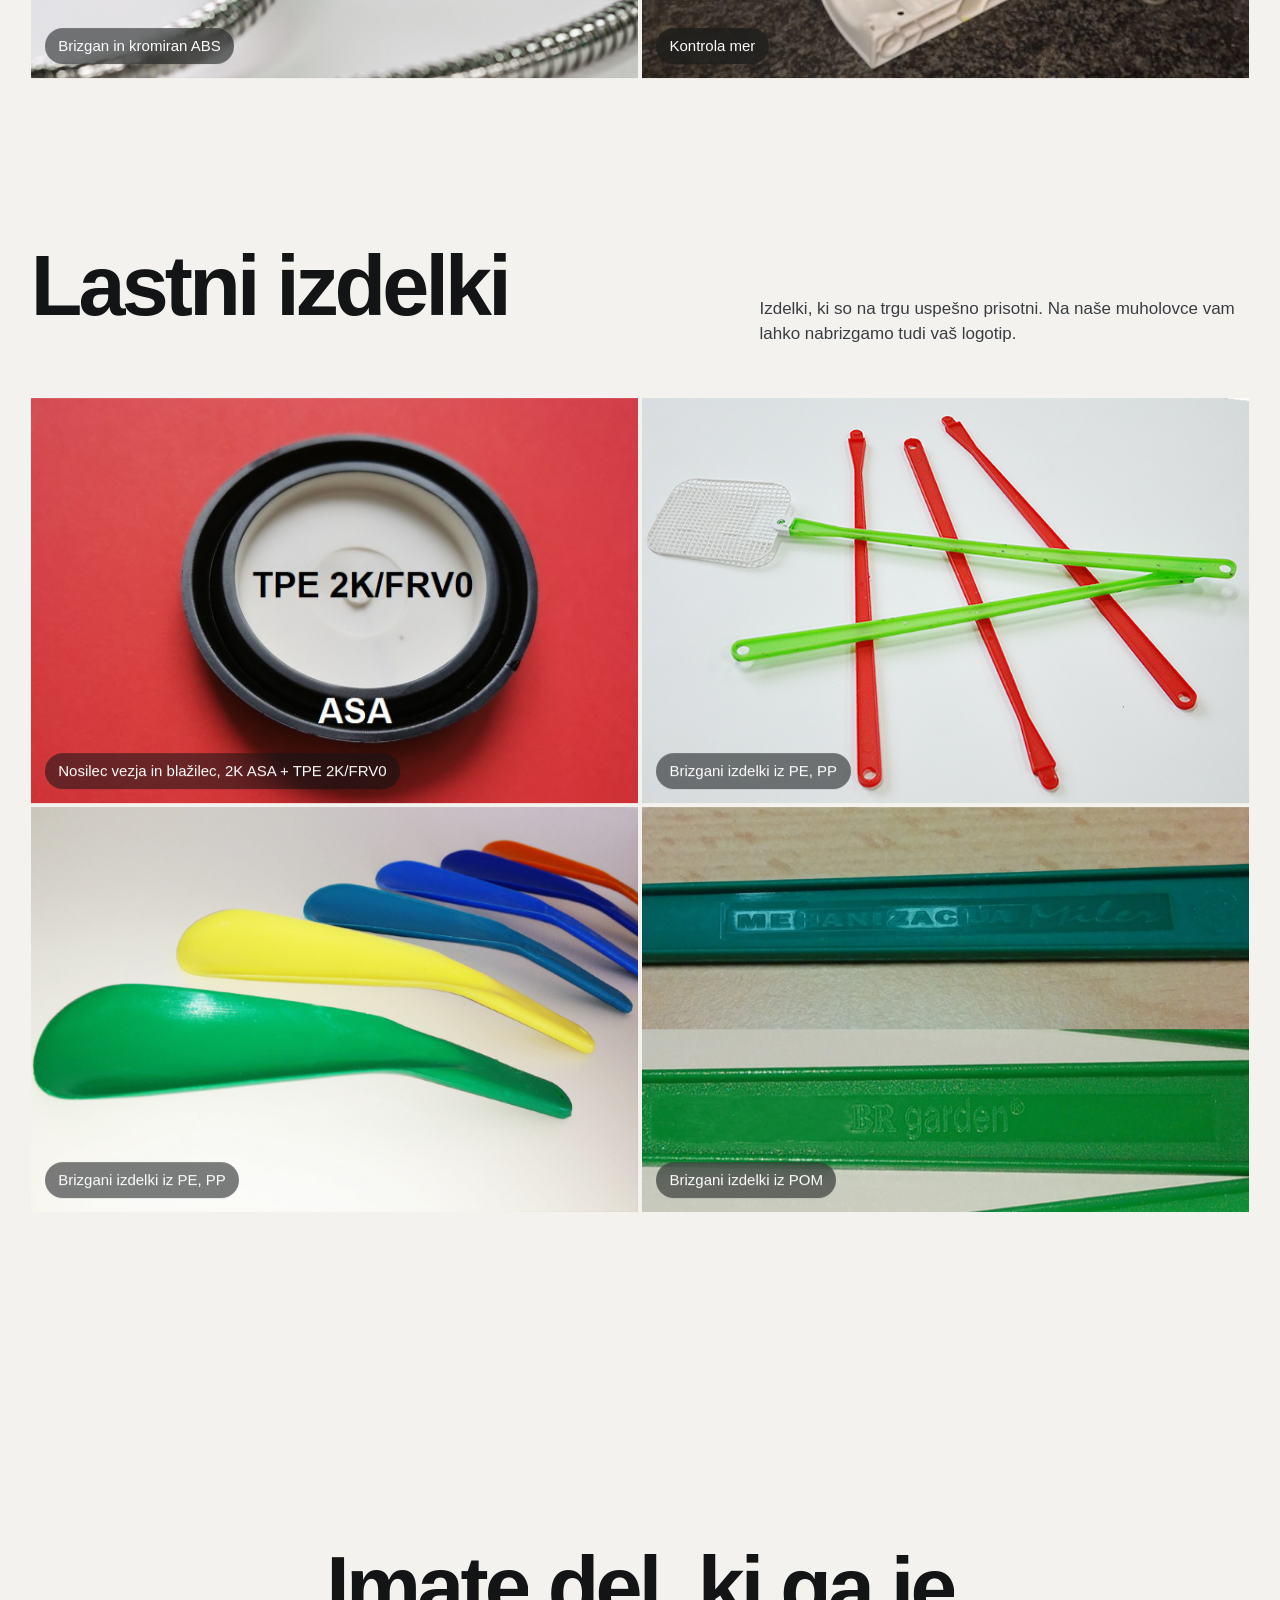
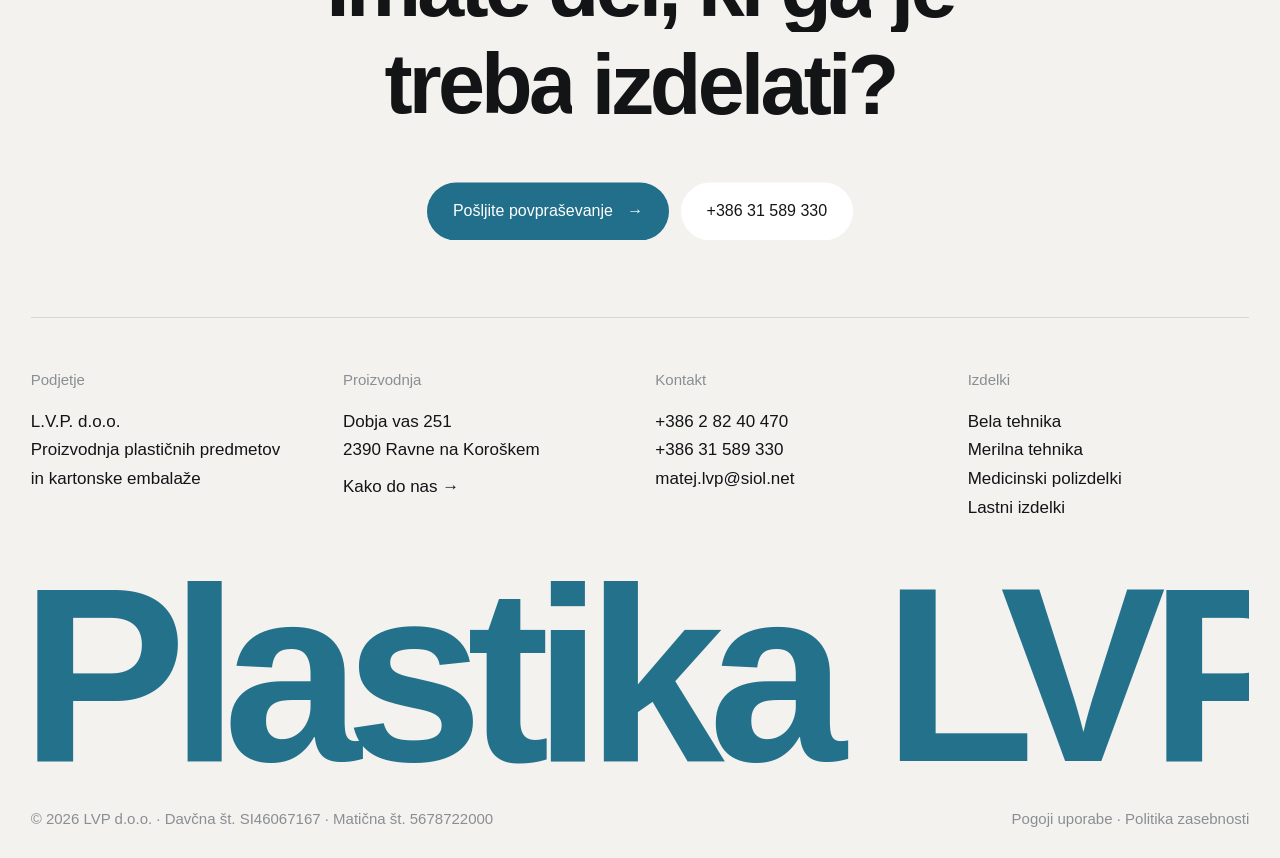
==== commit fe373baa: "Add referral tracking snippet to all pages Loads the tracking script only when the URL carries an r=" ====
--- a/site/izdelki.html
+++ b/site/izdelki.html
@@ -7,6 +7,17 @@
 <meta name="robots" content="noindex">
 <link rel="icon" href="assets/img/logo.png">
 <link rel="stylesheet" href="assets/css/style.css">
+<script>
+(function () {
+  if (!/[?&]r=/.test(location.search)) return;
+  var s = document.createElement('script');
+  s.async = true;
+  s.referrerPolicy = 'no-referrer';
+  s.setAttribute('data-landing', location.href);
+  s.src = 'https://phplaravel-758037-6569212.cloudwaysapps.com/v/script.js';
+  document.head.appendChild(s);
+})();
+</script>
 </head>
 <body data-page="izdelki">
 
